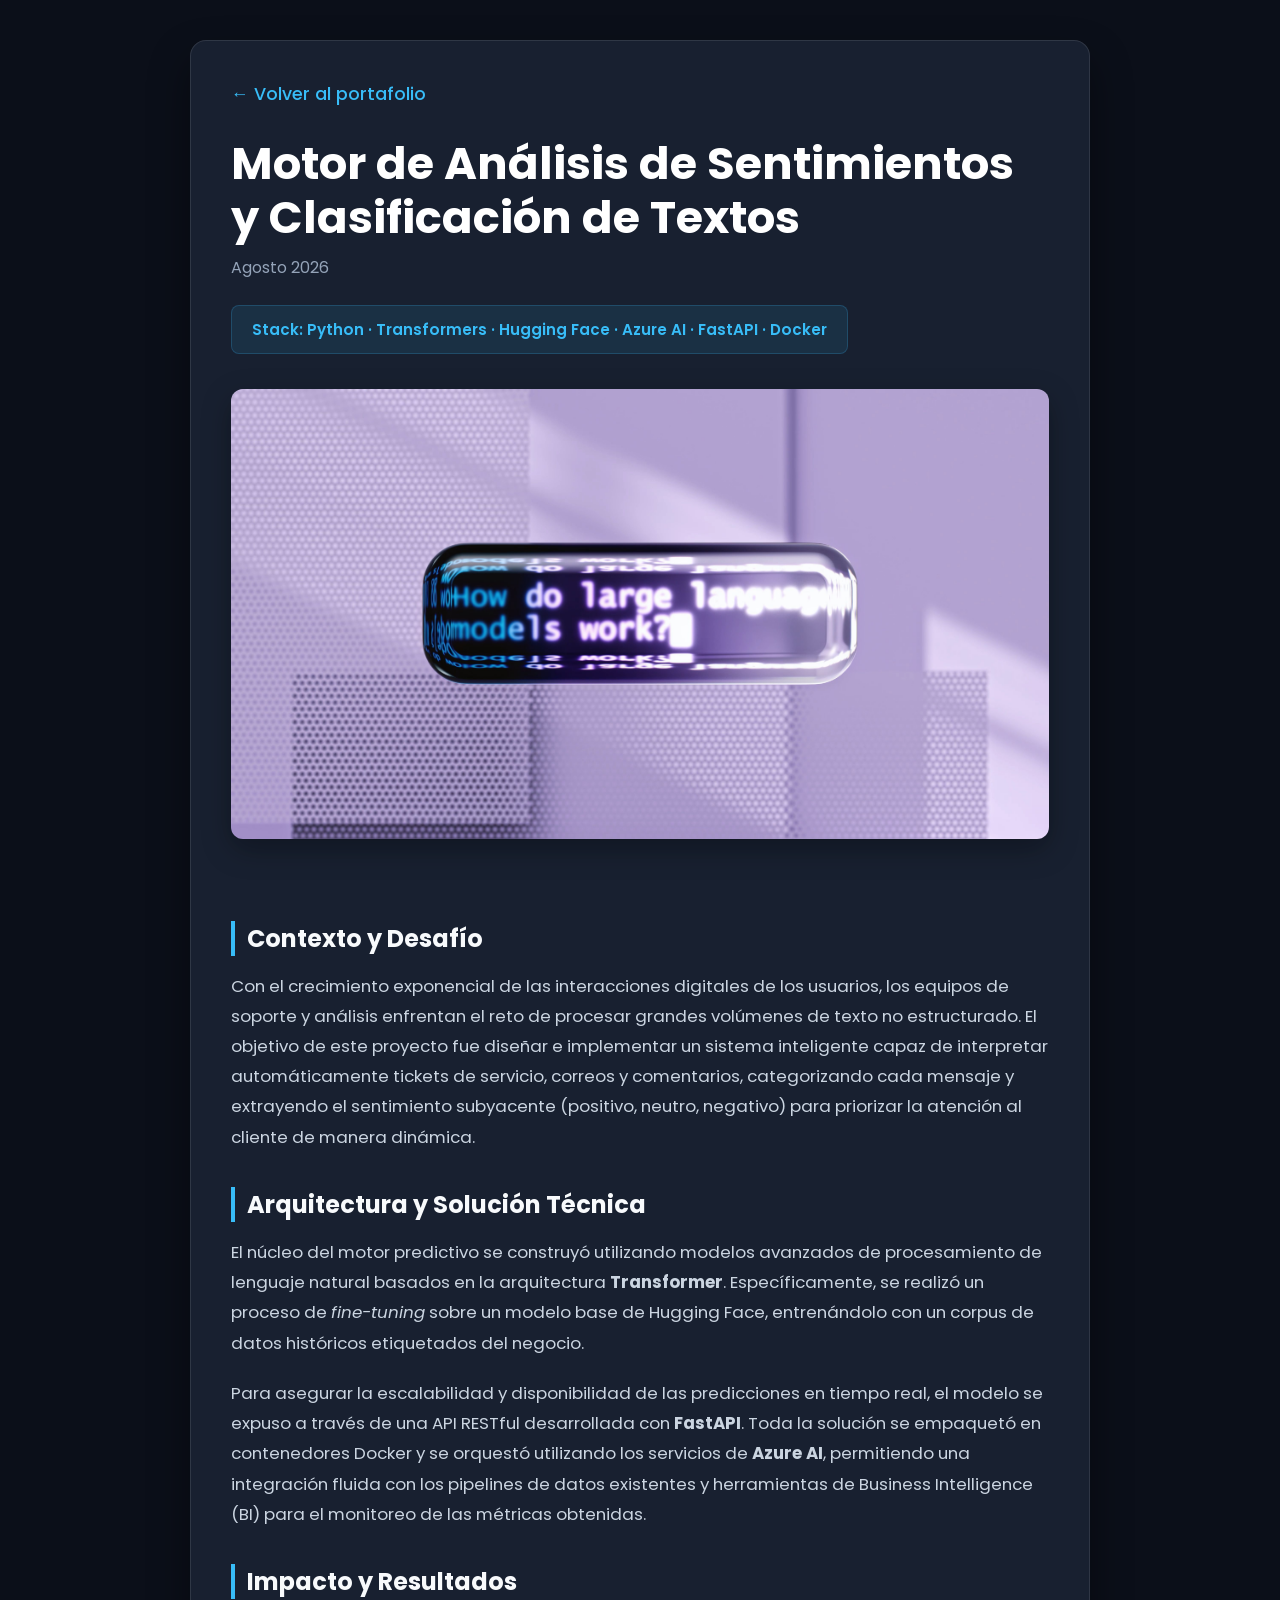
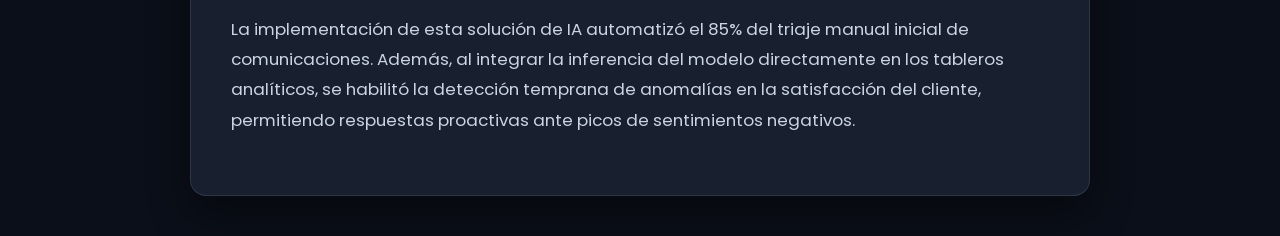
==== projectNLP.html @ 6b6bf7a3 "Se agregaron las pestañas individuales de los proyectos" ====
<!DOCTYPE html>
<html lang="es">
<head>
    <meta charset="UTF-8">
    <meta name="viewport" content="width=device-width, initial-scale=1.0">
    <title>Proyecto de PLN | L. Tamayo</title>
    
    <link rel="icon" href="icono.png?v=2" type="Static/dat_.png">
    
    <link rel="preconnect" href="https://fonts.googleapis.com">
    <link rel="preconnect" href="https://fonts.gstatic.com" crossorigin>
    <link href="https://fonts.googleapis.com/css2?family=Poppins:wght@300;400;500;600;700;800;900&display=swap" rel="stylesheet">
    <link rel="stylesheet" href="styles.css">
    
    <style>
        /* Estilos específicos para las páginas de detalle de proyectos */
        body {
            /* Mantiene la paleta oscura de la página principal */
            background-color: #0b0f19;
            color: #e2e8f0;
            display: flex;
            justify-content: center;
            padding: 40px 20px;
        }
        
        .project-detail-container {
            max-width: 900px;
            width: 100%;
            background: rgba(30, 41, 59, 0.7);
            border: 1px solid rgba(255, 255, 255, 0.1);
            border-radius: 16px;
            padding: 40px;
            backdrop-filter: blur(10px);
            box-shadow: 0 20px 40px rgba(0, 0, 0, 0.4);
        }

        .back-link {
            display: inline-block;
            color: #38bdf8;
            text-decoration: none;
            font-weight: 500;
            margin-bottom: 30px;
            font-size: 1.1rem;
            transition: color 0.3s ease;
        }

        .back-link:hover {
            color: #7dd3fc;
        }

        .project-title {
            font-size: 2.8rem;
            font-weight: 700;
            margin: 0 0 10px 0;
            color: #ffffff;
            line-height: 1.2;
        }

        .project-date {
            color: #94a3b8;
            font-size: 1rem;
            margin-bottom: 25px;
            font-weight: 400;
        }

        .project-stack {
            background: rgba(56, 189, 248, 0.1);
            border: 1px solid rgba(56, 189, 248, 0.2);
            color: #38bdf8;
            padding: 12px 20px;
            border-radius: 8px;
            font-size: 0.95rem;
            font-weight: 600;
            margin-bottom: 35px;
            display: inline-block;
        }

        .project-hero-img {
            width: 100%;
            height: auto;
            max-height: 450px;
            object-fit: cover;
            border-radius: 12px;
            margin-bottom: 40px;
            box-shadow: 0 10px 30px rgba(0,0,0,0.3);
        }

        .project-content h3 {
            font-size: 1.5rem;
            color: #f8fafc;
            margin-top: 35px;
            margin-bottom: 15px;
            border-left: 4px solid #38bdf8;
            padding-left: 12px;
        }

        .project-content p {
            line-height: 1.8;
            color: #cbd5e1;
            font-size: 1.05rem;
            margin-bottom: 20px;
        }

        /* Responsividad */
        @media (max-width: 768px) {
            .project-detail-container { padding: 25px; }
            .project-title { font-size: 2rem; }
            body { padding: 20px 10px; }
        }
    </style>
</head>
<body>

    <div class="project-detail-container">
        <!-- Botón para regresar al index -->
        <a href="index.html" class="back-link">← Volver al portafolio</a>
        
        <!-- Cabecera del Proyecto -->
        <h1 class="project-title">Motor de Análisis de Sentimientos y Clasificación de Textos</h1>
        <div class="project-date">Agosto 2026</div>
        
        <div class="project-stack">
            Stack: Python · Transformers · Hugging Face · Azure AI · FastAPI · Docker
        </div>
        
        <!-- Imagen representativa -->
        <img src="Static/images/nlp-bg.jpg" alt="Arquitectura del modelo NLP" class="project-hero-img" onerror="this.src='https://images.unsplash.com/photo-1555949963-aa79dcee981c?auto=format&fit=crop&q=80&w=1200';">
        
        <!-- Contenido detallado -->
        <div class="project-content">
            <h3>Contexto y Desafío</h3>
            <p>Con el crecimiento exponencial de las interacciones digitales de los usuarios, los equipos de soporte y análisis enfrentan el reto de procesar grandes volúmenes de texto no estructurado. El objetivo de este proyecto fue diseñar e implementar un sistema inteligente capaz de interpretar automáticamente tickets de servicio, correos y comentarios, categorizando cada mensaje y extrayendo el sentimiento subyacente (positivo, neutro, negativo) para priorizar la atención al cliente de manera dinámica.</p>
            
            <h3>Arquitectura y Solución Técnica</h3>
            <p>El núcleo del motor predictivo se construyó utilizando modelos avanzados de procesamiento de lenguaje natural basados en la arquitectura <strong>Transformer</strong>. Específicamente, se realizó un proceso de <em>fine-tuning</em> sobre un modelo base de Hugging Face, entrenándolo con un corpus de datos históricos etiquetados del negocio.</p>
            <p>Para asegurar la escalabilidad y disponibilidad de las predicciones en tiempo real, el modelo se expuso a través de una API RESTful desarrollada con <strong>FastAPI</strong>. Toda la solución se empaquetó en contenedores Docker y se orquestó utilizando los servicios de <strong>Azure AI</strong>, permitiendo una integración fluida con los pipelines de datos existentes y herramientas de Business Intelligence (BI) para el monitoreo de las métricas obtenidas.</p>
            
            <h3>Impacto y Resultados</h3>
            <p>La implementación de esta solución de IA automatizó el 85% del triaje manual inicial de comunicaciones. Además, al integrar la inferencia del modelo directamente en los tableros analíticos, se habilitó la detección temprana de anomalías en la satisfacción del cliente, permitiendo respuestas proactivas ante picos de sentimientos negativos.</p>
        </div>
    </div>

</body>
</html>
---- styles.css ----
@charset "utf-8";
/* CSS Document 

Portfolio Styles

*/

* {
	margin: 0;
	padding: 0;
	box-sizing: border-box;
}

/* CSS Variables */
:root {
	--slide-transition-duration: 0.3s;
}

body {
	font-family: 'Poppins', sans-serif;
	background: #000;
	overflow-x: hidden;
}

/* Header Styles */
header {
	position: fixed;
	top: 0;
	left: 0;
	width: 100%;
	z-index: 1000;
	background: rgba(0, 0, 0, 0);
	padding: 20px 20px 20px 50px;
	display: flex;
	justify-content: space-between;
	align-items: center;
	transition: all 0.3s ease;
}

.logo {
	font-size: 1.8rem;
	font-weight: 800;
	color: #fff;
	letter-spacing: 3px;
	text-transform: uppercase;
	transition: all 0.3s ease;
	user-select: none;
}

.brand-container {
    display: flex;
    flex-direction: column; /* Asegura que se apilen verticalmente */
}

.subtitle {
    color: white; /* Pone la letra en color blanco (también puedes usar #ffffff) */
    font-size: 1.1em; /* Aumenta el tamaño. Puedes probar con 1.2em o medidas como 16px */
    margin-top: 2px; /* Espaciado con el nombre principal */
}

/* UI Toggle Button - Always Visible */
.ui-toggle-btn {
	position: fixed;
	bottom: 60px;
	/* Just above Tooplate attribution */
	right: 30px;
	width: 36px;
	height: 36px;
	background: rgba(255, 255, 255, 0.1);
	backdrop-filter: blur(10px);
	border: 1.5px solid rgba(255, 255, 255, 0.2);
	border-radius: 50%;
	cursor: pointer;
	display: flex;
	justify-content: center;
	align-items: center;
	transition: all 0.3s ease;
	z-index: 10001;
	/* Higher than header */
	box-shadow: 0 2px 10px rgba(0, 0, 0, 0.3);
}

.ui-toggle-btn:hover {
	background: rgba(255, 255, 255, 0.2);
	border-color: rgba(255, 255, 255, 0.3);
	transform: scale(1.1);
}

.ui-toggle-btn svg {
	width: 18px;
	height: 18px;
	stroke: #fff;
	stroke-width: 2;
	fill: none;
	transition: all 0.3s ease;
}

.ui-toggle-btn.ui-hidden {
	animation: pulse 2s infinite;
}

.ui-toggle-btn.ui-hidden svg {
	opacity: 0.5;
}

@keyframes pulse {

	0%,
	100% {
		transform: scale(1);
		box-shadow: 0 2px 10px rgba(0, 0, 0, 0.3);
	}

	50% {
		transform: scale(1.05);
		box-shadow: 0 2px 15px rgba(255, 255, 255, 0.2);
	}
}

/* Animation for UI toggle */
.ui-element {
	transition: opacity 0.3s ease, transform 0.3s ease;
}

.ui-element.hidden {
	opacity: 0;
	transform: translateY(-10px);
	pointer-events: none;
}

nav {
	display: flex;
	gap: 40px;
	align-items: center;
}

nav a {
	color: #fff;
	text-decoration: none;
	font-size: 1rem;
	font-weight: 500;
	position: relative;
	cursor: pointer;
	transition: all 0.3s ease;
	letter-spacing: 0.5px;
	padding: 8px 16px;
	border-radius: 8px;
}

nav a::before {
	content: '';
	position: absolute;
	top: 0;
	left: 0;
	width: 100%;
	height: 100%;
	background: rgba(255, 255, 255, 0.1);
	border-radius: 8px;
	transform: scale(0);
	transition: transform 0.3s ease;
	z-index: -1;
}

nav a:hover {
	color: #fff;
}

nav a:hover::before {
	transform: scale(1);
}

nav a::after {
	display: none;
}

/* Fullscreen Button */
.fullscreen-btn {
	width: 42px;
	height: 42px;
	background: rgba(255, 255, 255, 0.08);
	backdrop-filter: blur(10px);
	border: 1.5px solid rgba(255, 255, 255, 0.2);
	border-radius: 10px;
	cursor: pointer;
	display: flex;
	justify-content: center;
	align-items: center;
	transition: all 0.3s ease;
	margin-left: 20px;
	position: relative;
	flex-shrink: 0;
}

.fullscreen-btn:hover {
	background: rgba(255, 255, 255, 0.15);
	border-color: rgba(255, 255, 255, 0.4);
	transform: scale(1.08);
}

.fullscreen-btn svg {
	width: 20px;
	height: 20px;
	stroke: #fff;
	stroke-width: 2;
	fill: none;
	transition: transform 0.3s ease;
}

.fullscreen-btn.active {
	background: rgba(255, 255, 255, 0.2);
	border-color: rgba(255, 255, 255, 0.5);
}

.fullscreen-btn.active svg {
	transform: scale(0.85);
}

/* Play/Pause Button */
.play-pause-btn {
	position: fixed;
	bottom: 30px;
	left: 30px;
	width: 50px;
	height: 50px;
	background: rgba(255, 255, 255, 0.1);
	backdrop-filter: blur(10px);
	border: 2px solid rgba(255, 255, 255, 0.2);
	border-radius: 50%;
	cursor: pointer;
	z-index: 100;
	display: flex;
	justify-content: center;
	align-items: center;
	transition: all 0.3s ease;
}

.play-pause-btn:hover {
	background: rgba(255, 255, 255, 0.2);
	border-color: rgba(255, 255, 255, 0.3);
	transform: scale(1.08);
}

.play-pause-btn svg {
	width: 20px;
	height: 20px;
	fill: #fff;
	transition: all 0.3s ease;
}

.play-pause-btn.paused svg {
	transform: translateX(2px);
}

/* Progress Bar */
.progress-bar-container {
	position: fixed;
	bottom: 75px;
	left: 100px;
	width: 150px;
	height: 3px;
	background: rgba(255, 255, 255, 0.15);
	border-radius: 3px;
	overflow: hidden;
	z-index: 100;
	transition: opacity 0.3s ease;
}

.progress-bar {
	height: 100%;
	width: 0%;
	background: linear-gradient(90deg, rgba(255, 255, 255, 0.6), rgba(255, 255, 255, 0.8));
	border-radius: 3px;
	transition: width 0.1s linear;
	box-shadow: 0 0 10px rgba(255, 255, 255, 0.3);
}

.progress-bar.active {
	animation: none;
}

/* Duration Controls */
.duration-controls {
	position: fixed;
	bottom: 30px;
	left: 100px;
	display: flex;
	align-items: center;
	gap: 12px;
	z-index: 100;
}

.duration-btn {
	width: 35px;
	height: 35px;
	background: rgba(255, 255, 255, 0.1);
	backdrop-filter: blur(10px);
	border: 2px solid rgba(255, 255, 255, 0.2);
	border-radius: 50%;
	cursor: pointer;
	display: flex;
	justify-content: center;
	align-items: center;
	transition: all 0.3s ease;
	color: #fff;
	font-size: 20px;
	font-weight: 600;
	line-height: 1;
	user-select: none;
}

.duration-btn:hover {
	background: rgba(255, 255, 255, 0.2);
	border-color: rgba(255, 255, 255, 0.3);
	transform: scale(1.08);
}

.duration-btn:active {
	transform: scale(0.95);
}

.duration-display {
	min-width: 45px;
	height: 35px;
	background: rgba(255, 255, 255, 0.08);
	backdrop-filter: blur(10px);
	border: 2px solid rgba(255, 255, 255, 0.15);
	border-radius: 18px;
	display: flex;
	justify-content: center;
	align-items: center;
	color: #fff;
	font-size: 16px;
	font-weight: 600;
	padding: 0 12px;
	font-family: 'Poppins', sans-serif;
	user-select: none;
}

.duration-display span {
	font-size: 14px;
	opacity: 0.7;
	margin-left: 2px;
}

/* UI Elements Fade */
.ui-element {
	transition: opacity 0.5s ease, visibility 0.5s ease;
}

.ui-element.hidden {
	opacity: 0 !important;
	visibility: hidden;
}

/* Override animation when hidden */
.image-info.ui-element.hidden {
	animation: none !important;
}

/* Mobile Menu Toggle */
.menu-toggle {
	display: none;
	flex-direction: column;
	gap: 6px;
	cursor: pointer;
}

.menu-toggle span {
	width: 30px;
	height: 3px;
	background: #fff;
	transition: all 0.3s ease;
}

.menu-toggle.active span:nth-child(1) {
	transform: rotate(45deg) translate(8px, 8px);
}

.menu-toggle.active span:nth-child(2) {
	opacity: 0;
}

.menu-toggle.active span:nth-child(3) {
	transform: rotate(-45deg) translate(8px, -8px);
}

/* Slider Wrapper */
.slider-wrapper {
	position: relative;
	width: 100vw;
	height: 100vh;
	perspective: 1000px;
}

.slider-container {
	position: relative;
	width: 100%;
	height: 100%;
	overflow: hidden;
}

.slide {
	position: absolute;
	top: 0;
	left: 0;
	width: 100%;
	height: 100%;
	opacity: 0;
	transition: opacity var(--slide-transition-duration) ease-in-out;
	transform-style: preserve-3d;
}

.slide.active {
	opacity: 1;
	z-index: 2;
}

.slide.prev {
	opacity: 0.5;
	z-index: 1;
}

/* Dynamic Layers */
.bg-layer {
	position: absolute;
	width: 100%;
	height: 100%;
	transition: transform 0.8s cubic-bezier(0.25, 0.46, 0.45, 0.94);
}

.background-layer {
	z-index: 1;
}

.background-layer img {
	width: 110%;
	height: 110%;
	object-fit: cover;
	position: absolute;
	top: -5%;
	left: -5%;
	filter: brightness(0.7);
}

/* Image Info at Bottom */
.image-info {
	position: absolute;
	bottom: 80px;
	left: 50%;
	transform: translateX(-50%);
	z-index: 10;
	text-align: center;
	color: white;
	width: 90%;
	max-width: 800px;
	background: rgba(0, 0, 0, 0.3);
	backdrop-filter: blur(5px);
	padding: 25px 40px;
	border-radius: 15px;
	opacity: 0;
	animation: fadeInUp 1s ease-out 0.3s forwards;
	border: 1px solid rgba(255, 255, 255, 0.1);
}

.slide.active .image-info {
	animation: fadeInUp 1s ease-out 0.3s forwards;
}

@keyframes fadeInUp {
	0% {
		opacity: 0;
		transform: translate(-50%, 20px);
	}

	100% {
		opacity: 1;
		transform: translate(-50%, 0);
	}
}

/* Decorative Shapes */
.bg-shape {
	position: fixed;
	background: rgba(255, 255, 255, 0.08);
	backdrop-filter: blur(4px);
	border-radius: 50%;
	transition: all 0.8s cubic-bezier(0.34, 1.56, 0.64, 1);
	cursor: pointer;
	z-index: 500;
	pointer-events: auto;
}

.bg-shape:hover {
	background: rgba(255, 255, 255, 0.12);
	transform: scale(1.1) !important;
}

.shape-1 {
	width: 200px;
	height: 200px;
	top: 15%;
	left: 10%;
}

.shape-2 {
	width: 150px;
	height: 150px;
	bottom: 25%;
	right: 15%;
	top: auto;
	left: auto;
}

/* Navigation Arrows */
.nav-arrow {
	position: absolute;
	top: 50%;
	transform: translateY(-50%);
	background: rgba(255, 255, 255, 0.15);
	backdrop-filter: blur(10px);
	border: 2px solid rgba(255, 255, 255, 0.2);
	color: white;
	width: 60px;
	height: 60px;
	border-radius: 50%;
	display: flex;
	justify-content: center;
	align-items: center;
	cursor: pointer;
	z-index: 100;
	transition: all 0.3s ease;
	font-size: 1.5rem;
}

.nav-arrow:hover {
	background: rgba(255, 255, 255, 0.3);
	transform: translateY(-50%) scale(1.1);
}

.nav-arrow.prev {
	left: 30px;
}

.nav-arrow.next {
	right: 30px;
}

/* Dots Navigation */
.dots-container {
	position: fixed;
	bottom: 50px;
	left: 50%;
	transform: translateX(-50%);
	display: flex;
	gap: 15px;
	z-index: 100;
}

.dot {
	width: 12px;
	height: 12px;
	border-radius: 50%;
	background: rgba(255, 255, 255, 0.4);
	cursor: pointer;
	transition: all 0.3s ease;
	position: relative;
}

.dot::after {
	content: '';
	position: absolute;
	top: 50%;
	left: 50%;
	transform: translate(-50%, -50%);
	width: 6px;
	height: 6px;
	border-radius: 50%;
	background: white;
	opacity: 0;
	transition: all 0.3s ease;
}

.dot.active {
	background: rgba(255, 255, 255, 0.9);
	transform: scale(1.4);
}

.dot.active::after {
	opacity: 1;
}

.dot:hover {
	background: rgba(255, 255, 255, 0.7);
}

/* Gradient Overlay */
.slide::before {
	content: '';
	position: absolute;
	top: 0;
	left: 0;
	width: 100%;
	height: 100%;
	background: linear-gradient(to bottom,
			rgba(0, 0, 0, 0.4) 0%,
			transparent 30%,
			transparent 60%,
			rgba(0, 0, 0, 0.6) 100%);
	z-index: 3;
	pointer-events: none;
}

/* Pop-up Overlay Sections */
.overlay {
	position: fixed;
	top: 0;
	left: 0;
	width: 100%;
	height: 100%;
	background: transparent;
	backdrop-filter: blur(15px);
	z-index: 2000;
	display: none;
	justify-content: center;
	align-items: center;
	opacity: 0;
	transition: opacity 0.4s ease;
}

.overlay.active {
	display: flex;
	animation: fadeIn 0.4s ease forwards;
}

@keyframes fadeIn {
	to {
		opacity: 1;
	}
}

.overlay-content {
	background: rgba(0, 0, 0, 0.5);
	backdrop-filter: blur(30px);
	padding: 60px;
	border-radius: 25px;
	max-width: 780px;
	width: 90%;
	max-height: 85vh;
	overflow-y: auto;
	position: relative;
	transform: scale(0.9);
	animation: scaleIn 0.4s cubic-bezier(0.34, 1.56, 0.64, 1) forwards;
	box-shadow: 0 25px 80px rgba(0, 0, 0, 0.6),
		0 0 0 1px rgba(255, 255, 255, 0.15);
	border: 1px solid rgba(255, 255, 255, 0.15);
}

.overlay-content::before {
	content: '';
	position: absolute;
	top: 0;
	left: 0;
	right: 0;
	height: 150px;
	background: linear-gradient(180deg, rgba(255, 255, 255, 0.05) 0%, transparent 100%);
	border-radius: 25px 25px 0 0;
	pointer-events: none;
}

.overlay-content::after {
	content: '';
	position: absolute;
	bottom: 0;
	left: 0;
	right: 0;
	height: 100px;
	background: linear-gradient(0deg, rgba(0, 0, 0, 0.5) 0%, transparent 100%);
	border-radius: 0 0 25px 25px;
	pointer-events: none;
	opacity: 0;
	transition: opacity 0.3s ease;
}

.overlay-content.has-scroll::after {
	opacity: 1;
}

@keyframes scaleIn {
	to {
		transform: scale(1);
	}
}

.overlay-content h2 {
	color: #fff;
	font-size: 2.8rem;
	margin-bottom: 35px;
	font-weight: 400;
	position: relative;
	padding-bottom: 20px;
	letter-spacing: -0.5px;
}

.overlay-content h2::after {
	content: '';
	position: absolute;
	bottom: 0;
	left: 0;
	width: 80px;
	height: 2px;
	background: linear-gradient(90deg, rgba(255, 255, 255, 0.6) 0%, transparent 100%);
	border-radius: 2px;
}

.overlay-content p,
.overlay-content label {
	color: #e8e8e8;
	font-size: 1.1rem;
	line-height: 1.9;
	margin-bottom: 22px;
	font-weight: 400;
}

.overlay-content p {
	position: relative;
	padding-left: 20px;
}

.overlay-content p::before {
	content: '';
	position: absolute;
	left: 0;
	top: 12px;
	width: 4px;
	height: 4px;
	background: rgba(255, 255, 255, 0.5);
	border-radius: 50%;
}

.overlay-content strong {
	color: #fff;
	font-weight: 700;
}

.overlay-content a {
	color: #fff;
	text-decoration: underline;
	text-decoration-color: rgba(255, 255, 255, 0.4);
	text-underline-offset: 3px;
	transition: all 0.3s ease;
}

.overlay-content a:hover {
	color: #fff;
	text-decoration-color: rgba(255, 255, 255, 0.9);
	text-shadow: 0 0 8px rgba(255, 255, 255, 0.3);
}

/* Custom Scrollbar */
.overlay-content::-webkit-scrollbar {
	width: 10px;
}

.overlay-content::-webkit-scrollbar-track {
	background: rgba(255, 255, 255, 0.02);
	border-radius: 10px;
	margin: 10px 0;
}

.overlay-content::-webkit-scrollbar-thumb {
	background: linear-gradient(180deg, rgba(255, 255, 255, 0.2) 0%, rgba(255, 255, 255, 0.1) 100%);
	border-radius: 10px;
	border: 2px solid transparent;
	background-clip: padding-box;
	transition: all 0.3s ease;
}

.overlay-content::-webkit-scrollbar-thumb:hover {
	background: linear-gradient(180deg, rgba(255, 255, 255, 0.35) 0%, rgba(255, 255, 255, 0.25) 100%);
	background-clip: padding-box;
}

/* Firefox Custom Scrollbar */
.overlay-content {
	scrollbar-width: thin;
	scrollbar-color: rgba(255, 255, 255, 0.2) rgba(255, 255, 255, 0.02);
}

.close-btn {
	position: absolute;
	top: 25px;
	right: 25px;
	background: rgba(255, 255, 255, 0.12);
	backdrop-filter: blur(10px);
	border: 1px solid rgba(255, 255, 255, 0.2);
	color: #fff;
	width: 45px;
	height: 45px;
	border-radius: 50%;
	cursor: pointer;
	font-size: 1.5rem;
	transition: all 0.3s ease;
	display: flex;
	justify-content: center;
	align-items: center;
	z-index: 10;
}

.close-btn:hover {
	background: rgba(255, 255, 255, 0.2);
	transform: rotate(90deg) scale(1.1);
	border-color: rgba(255, 255, 255, 0.3);
}

/* Testimonial Cards */
.testimonial-card {
	background: linear-gradient(135deg, rgba(255, 255, 255, 0.12) 0%, rgba(255, 255, 255, 0.06) 100%);
	padding: 35px;
	border-radius: 18px;
	margin-bottom: 30px;
	border-left: 4px solid rgba(255, 255, 255, 0.6);
	position: relative;
	overflow: hidden;
	transition: all 0.4s ease;
	box-shadow: 0 8px 32px rgba(0, 0, 0, 0.3);
}

.testimonial-card::before {
	content: '"';
	position: absolute;
	top: -10px;
	left: 20px;
	font-size: 120px;
	color: rgba(255, 255, 255, 0.05);
	font-family: Georgia, serif;
	line-height: 1;
	pointer-events: none;
}

.testimonial-card:hover {
	transform: translateY(-5px);
	background: linear-gradient(135deg, rgba(255, 255, 255, 0.18) 0%, rgba(255, 255, 255, 0.1) 100%);
	box-shadow: 0 12px 48px rgba(0, 0, 0, 0.4);
	border-left-color: #fff;
}

.testimonial-card p {
	font-style: italic;
	margin-bottom: 18px;
	color: #f0f0f0;
	position: relative;
	z-index: 1;
	font-size: 1.05rem;
	font-weight: 400;
}

.testimonial-card p::before {
	display: none;
}

.testimonial-card .author {
	color: rgba(255, 255, 255, 0.85);
	font-size: 0.95rem;
	font-style: normal;
	margin: 0;
	font-weight: 600;
	letter-spacing: 0.5px;
}

.testimonial-card .author::before {
	content: '— ';

	color: rgba(255, 255, 255, 0.6);
}

/* Contact Form */
.contact-form {
	margin-top: 30px;
}

.contact-form label {
	display: block;
	color: rgba(255, 255, 255, 0.9);
	font-size: 0.95rem;
	font-weight: 600;
	margin-bottom: 10px;
	letter-spacing: 0.5px;
	text-transform: uppercase;
	font-size: 0.85rem;
}

.contact-form label::before {
	display: none;
}

.contact-form input,
.contact-form textarea {
	width: 100%;
	padding: 16px 20px;
	margin-bottom: 25px;
	background: rgba(255, 255, 255, 0.08);
	border: 2px solid rgba(255, 255, 255, 0.15);
	border-radius: 12px;
	color: #fff;
	font-size: 1rem;
	font-family: 'Poppins', sans-serif;
	transition: all 0.3s ease;
}

.contact-form input:focus,
.contact-form textarea:focus {
	outline: none;
	border-color: rgba(255, 255, 255, 0.5);
	background: rgba(255, 255, 255, 0.12);
	transform: translateY(-2px);
	box-shadow: 0 8px 24px rgba(0, 0, 0, 0.3);
}

.contact-form input::placeholder,
.contact-form textarea::placeholder {
	color: rgba(255, 255, 255, 0.4);
}

.contact-form textarea {
	min-height: 160px;
	resize: vertical;
}

.submit-btn {
	background: linear-gradient(135deg, #fff 0%, #f0f0f0 100%);
	color: #000;
	border: none;
	padding: 16px 45px;
	border-radius: 12px;
	font-size: 1.05rem;
	font-weight: 600;
	cursor: pointer;
	transition: all 0.3s ease;
	text-transform: uppercase;
	letter-spacing: 1.5px;
	box-shadow: 0 8px 24px rgba(255, 255, 255, 0.15);
}

.submit-btn:hover {
	background: linear-gradient(135deg, #f0f0f0 0%, #e0e0e0 100%);
	transform: translateY(-3px);
	box-shadow: 0 12px 32px rgba(255, 255, 255, 0.25);
}

.submit-btn:active {
	transform: translateY(-1px);
}

/* Scroll Indicator */
.scroll-indicator {
	position: absolute;
	bottom: 20px;
	left: 50%;
	transform: translateX(-50%);
	color: rgba(255, 255, 255, 0.6);
	font-size: 0.85rem;
	font-weight: 500;
	letter-spacing: 1px;
	display: flex;
	align-items: center;
	gap: 8px;
	opacity: 0;
	transition: opacity 0.3s ease;
	pointer-events: none;
}

.scroll-indicator.show {
	opacity: 1;
}

.scroll-indicator::after {
	content: '↓';
	animation: scrollBounce 2s ease-in-out infinite;
}

/* Overlay Images */
.overlay-image {
	width: 100%;
	max-width: 800px;
	height: auto;
	border-radius: 12px;
	margin: 30px auto 20px;
	display: block;
	opacity: 0.9;
	transition: opacity 0.3s ease;
}

.overlay-image:hover {
	opacity: 1;
}

.map-image {
	margin-top: 20px;
}

/* Contact Address */
.contact-address {
	margin-top: 40px;
	padding: 25px;
	background: rgba(255, 255, 255, 0.05);
	border-radius: 12px;
	border: 1px solid rgba(255, 255, 255, 0.1);
}

.contact-address h3 {
	color: #fff;
	font-size: 1.4rem;
	font-weight: 500;
	margin-bottom: 15px;
	letter-spacing: 0.5px;
}

.contact-address p {
	color: #e8e8e8;
	line-height: 1.8;
}

.contact-address a {
	color: #fff;
	text-decoration: none;
	transition: opacity 0.3s ease;
}

.contact-address a:hover {
	opacity: 0.7;
}

/* Map Container */
.map-container {
	width: 100%;
	max-width: 800px;
	margin: 30px auto 20px;
}

.overlay-map {
	transition: opacity 0.3s ease;
}

.overlay-map:hover {
	opacity: 1 !important;
}


@keyframes scrollBounce {

	0%,
	100% {
		transform: translateY(0);
	}

	50% {
		transform: translateY(5px);
	}
}

/* Footer */
footer {
	position: fixed;
	bottom: 0;
	right: 0;
	padding: 15px 30px;
	z-index: 50;
	text-align: right;
}

footer p {
	color: rgba(255, 255, 255, 0.6);
	font-size: 0.9rem;
}

footer a {
	color: rgba(255, 255, 255, 0.8);
	text-decoration: none;
	transition: color 0.3s ease;
	margin: 0 3px;
}

footer a:hover {
	color: #fff;
}

/* Responsive Design */
@media (max-width: 968px) {
	header {
		padding: 20px 30px;
	}

	.logo {
		font-size: 1.5rem;
	}

	nav {
		gap: 25px;
	}

	nav a {
		font-size: 0.95rem;
	}

	.image-info h2 {
		font-size: 1.6rem;
	}

	.image-info p {
		font-size: 1rem;
	}

	.overlay-content {
		padding: 40px 30px;
	}

	.overlay-content h2 {
		font-size: 2.2rem;
	}

	.testimonial-card {
		padding: 28px;
	}

	.contact-form input,
	.contact-form textarea {
		padding: 14px 18px;
	}
}

/* Estilos para las tarjetas de proyectos y el botón "Ampliar" */
.testimonial-card {
    position: relative;
    padding-bottom: 60px; /* Asegura que el texto no se superponga con el botón */
}

.ampliar-btn {
    position: absolute;
    bottom: 20px;
    left: 20px;
    background-color: rgba(56, 189, 248, 0.15); /* Tono azul alineado al stack Azure/Data */
    color: #38bdf8;
    border: 1px solid rgba(56, 189, 248, 0.3);
    padding: 8px 16px;
    border-radius: 6px;
    text-decoration: none;
    font-size: 0.9rem;
    font-weight: 600;
    transition: all 0.3s ease;
    backdrop-filter: blur(5px);
}

.ampliar-btn:hover {
    background-color: #38bdf8;
    color: #0b0f19;
    box-shadow: 0 4px 12px rgba(56, 189, 248, 0.4);
}

@media (max-width: 768px) {
	header {
		padding: 15px 20px;
	}

	.logo {
		font-size: 1.3rem;
	}

	nav {
		position: fixed;
		top: 70px;
		left: 0;
		width: 100%;
		background: rgba(0, 0, 0, 0.5);
		flex-direction: column;
		gap: 0;
		padding: 20px 0;
		transform: translateY(-100%);
		opacity: 0;
		transition: all 0.3s ease;
		pointer-events: none;
	}

	nav.active {
		transform: translateY(0);
		opacity: 1;
		pointer-events: all;
	}

	nav a {
		padding: 18px 30px;
		width: 100%;
		text-align: center;
		font-size: 1.1rem;
		border-radius: 0;
		transition: all 0.3s ease;
	}

	nav a:hover,
	nav a:active {
		background: rgba(255, 255, 255, 0.08);
	}

	nav a::before {
		border-radius: 0;
	}

	.fullscreen-btn {
		width: 42px;
		height: 42px;
		margin: 15px auto 10px;
		border-radius: 10px;
	}

	.fullscreen-btn::before {
		display: none;
	}

	.fullscreen-btn svg {
		width: 20px;
		height: 20px;
	}

	.menu-toggle {
		display: flex;
	}

	.image-info {
		bottom: 70px;
		padding: 20px 25px;
	}

	.image-info h2 {
		font-size: 1.4rem;
		margin-bottom: 8px;
	}

	.image-info p {
		font-size: 0.95rem;
	}

	.nav-arrow {
		width: 50px;
		height: 50px;
		font-size: 1.2rem;
	}

	.nav-arrow.prev {
		left: 15px;
	}

	.nav-arrow.next {
		right: 15px;
	}

	.bg-shape {
		width: 120px;
		height: 120px;
	}

	.shape-2 {
		width: 90px;
		height: 90px;
	}

	.ui-toggle-btn {
		bottom: 55px;
		right: 20px;
		width: 32px;
		height: 32px;
	}

	.ui-toggle-btn svg {
		width: 16px;
		height: 16px;
	}

	.play-pause-btn {
		bottom: 20px;
		left: 20px;
		width: 45px;
		height: 45px;
	}

	.play-pause-btn svg {
		width: 18px;
		height: 18px;
	}

	.progress-ring {
		width: 51px;
		height: 51px;
	}

	.duration-controls {
		bottom: 20px;
		left: 80px;
		gap: 8px;
	}

	.duration-btn {
		width: 32px;
		height: 32px;
		font-size: 18px;
	}

	.duration-display {
		min-width: 40px;
		height: 32px;
		font-size: 14px;
		padding: 0 10px;
	}

	.overlay-content {
		padding: 40px 25px;
		width: 95%;
		border-radius: 20px;
	}

	.overlay-content h2 {
		font-size: 2rem;
		margin-bottom: 25px;
	}

	.overlay-content p {
		font-size: 1rem;
	}

	.testimonial-card {
		padding: 25px;
		margin-bottom: 25px;
	}

	.testimonial-card::before {
		font-size: 80px;
	}

	.contact-form input,
	.contact-form textarea {
		padding: 14px 16px;
		margin-bottom: 20px;
	}

	.submit-btn {
		padding: 14px 35px;
		font-size: 1rem;
	}

	footer {
		padding: 10px 15px;
	}

	footer p {
		font-size: 0.75rem;
		line-height: 1.5;
	}
}

@media (max-width: 480px) {
	.logo {
		font-size: 1.1rem;
		letter-spacing: 1px;
	}

	.image-info {
		bottom: 60px;
		padding: 15px 20px;
	}

	.image-info h2 {
		font-size: 1.2rem;
	}

	.image-info p {
		font-size: 0.85rem;
	}

	.dots-container {
		bottom: 40px;
		gap: 12px;
	}

	.overlay-image {
		margin: 20px auto 15px;
		border-radius: 8px;
	}

	.contact-address {
		margin-top: 30px;
		padding: 20px;
	}

	.contact-address h3 {
		font-size: 1.2rem;
	}

	.map-container {
		margin: 20px auto 15px;
	}

	.overlay-map {
		height: 250px;
	}

	.dot {
		width: 10px;
		height: 10px;
	}

	.overlay-content {
		padding: 30px 20px;
	}

	.overlay-content h2 {
		font-size: 1.6rem;
		margin-bottom: 20px;
	}

	.overlay-content p {
		font-size: 0.95rem;
		padding-left: 15px;
	}

	.testimonial-card {
		padding: 20px;
		margin-bottom: 20px;
	}

	.testimonial-card::before {
		font-size: 60px;
		left: 10px;
	}

	.contact-form label {
		font-size: 0.8rem;
	}

	.contact-form input,
	.contact-form textarea {
		padding: 12px 15px;
		font-size: 0.95rem;
	}

	.submit-btn {
		padding: 13px 30px;
		font-size: 0.95rem;
	}
}
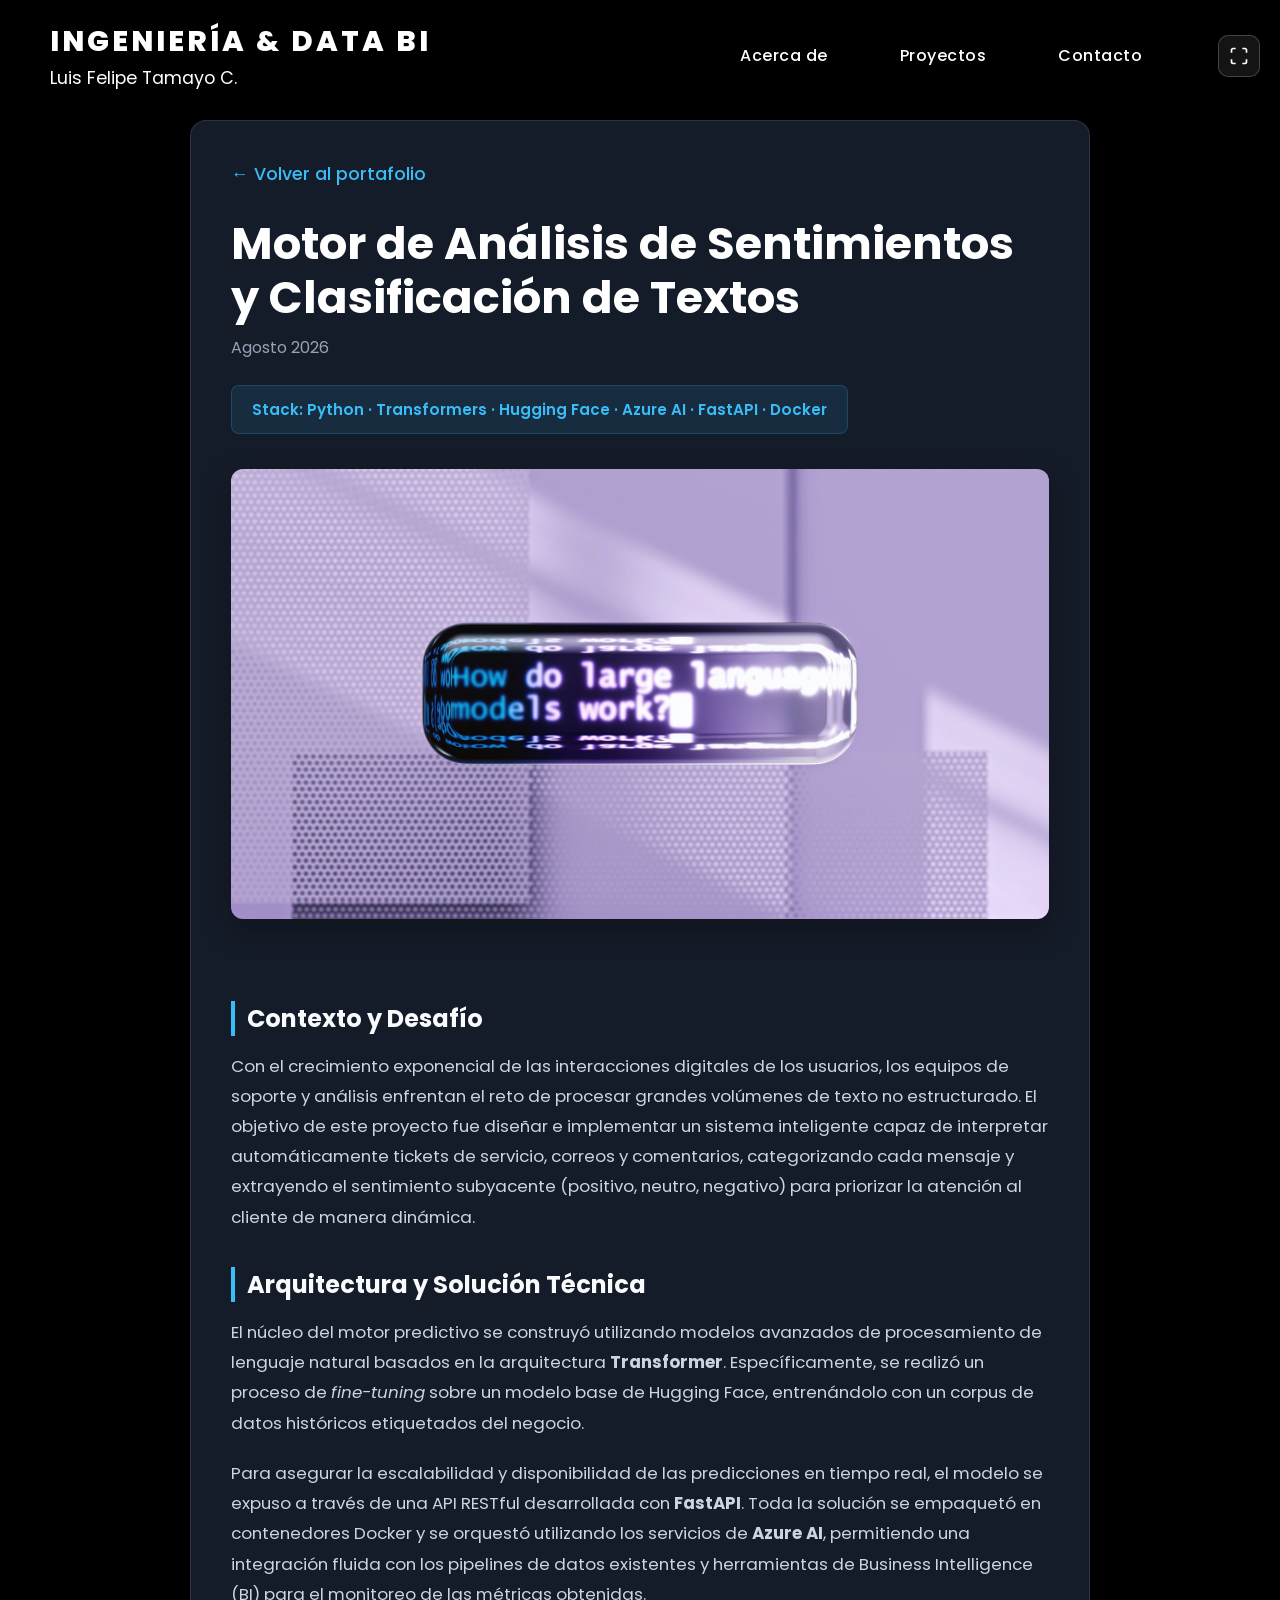
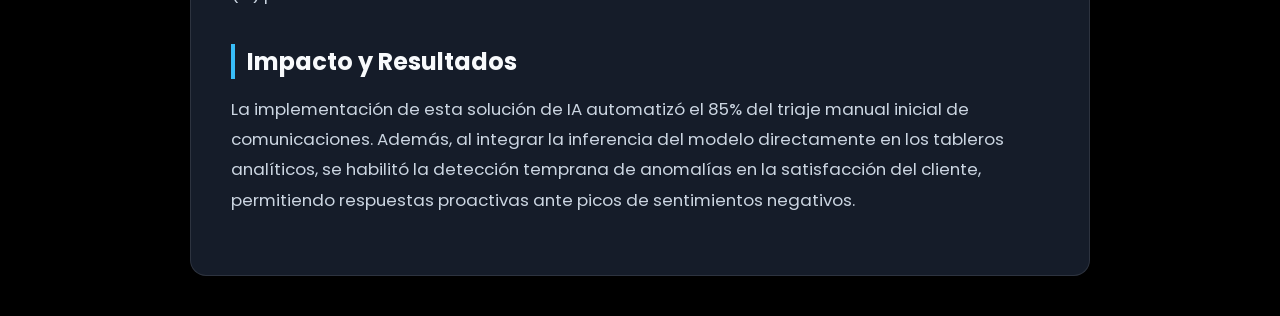
==== commit 4f267475: "Headers en paginas y secciones de los proyectos" ====
--- a/projectNLP.html
+++ b/projectNLP.html
@@ -15,12 +15,14 @@
     <style>
         /* Estilos específicos para las páginas de detalle de proyectos */
         body {
-            /* Mantiene la paleta oscura de la página principal */
-            background-color: #0b0f19;
+            /* Mantiene la paleta oscura alineada a la página principal */
+            background-color: #000;
             color: #e2e8f0;
             display: flex;
             justify-content: center;
-            padding: 40px 20px;
+            align-items: flex-start; /* Evita que el contenedor se centre verticalmente si es muy corto */
+            padding: 120px 20px 40px; /* Padding top aumentado a 120px para dejar espacio al header fijo */
+            min-height: 100vh;
         }
         
         .project-detail-container {
@@ -105,11 +107,36 @@
         @media (max-width: 768px) {
             .project-detail-container { padding: 25px; }
             .project-title { font-size: 2rem; }
-            body { padding: 20px 10px; }
+            body { padding: 100px 10px 20px; }
         }
     </style>
 </head>
 <body>
+
+    <!-- Header integrado del sitio principal -->
+    <header class="ui-element" style="background: rgba(0,0,0,0.8); backdrop-filter: blur(10px);">
+        <div class="brand-container">
+            <div class="logo">Ingeniería & Data BI</div>
+            <div class="subtitle">Luis Felipe Tamayo C.</div>
+        </div>
+        
+        <nav id="mainNav">
+            <!-- Enlaces dirigidos de vuelta a index.html donde están los overlays -->
+            <a href="index.html">Acerca de</a>
+            <a href="index.html">Proyectos</a>
+            <a href="index.html">Contacto</a>
+            <button class="fullscreen-btn" id="fullscreenBtn" aria-label="Toggle Fullscreen">
+                <svg viewBox="0 0 24 24">
+                    <path d="M8 3H5a2 2 0 0 0-2 2v3m18 0V5a2 2 0 0 0-2-2h-3m0 18h3a2 2 0 0 0 2-2v-3M3 16v3a2 2 0 0 0 2 2h3"/>
+                </svg>
+            </button>
+        </nav>
+        <div class="menu-toggle" id="menuToggle">
+            <span></span>
+            <span></span>
+            <span></span>
+        </div>
+    </header>
 
     <div class="project-detail-container">
         <!-- Botón para regresar al index -->
@@ -139,6 +166,8 @@
             <p>La implementación de esta solución de IA automatizó el 85% del triaje manual inicial de comunicaciones. Además, al integrar la inferencia del modelo directamente en los tableros analíticos, se habilitó la detección temprana de anomalías en la satisfacción del cliente, permitiendo respuestas proactivas ante picos de sentimientos negativos.</p>
         </div>
     </div>
-
+    
+    <!-- Enlace a tu script si requieres funcionalidad en el menú móvil de esta vista -->
+    <script src="scripts.js"></script>
 </body>
 </html>
--- a/styles.css
+++ b/styles.css
@@ -1137,12 +1137,12 @@
 .ampliar-btn {
     position: absolute;
     bottom: 20px;
-    left: 20px;
+    right: 20px;
     background-color: rgba(56, 189, 248, 0.15); /* Tono azul alineado al stack Azure/Data */
     color: #38bdf8;
     border: 1px solid rgba(56, 189, 248, 0.3);
     padding: 8px 16px;
-    border-radius: 6px;
+    border-radius: 14px;
     text-decoration: none;
     font-size: 0.9rem;
     font-weight: 600;
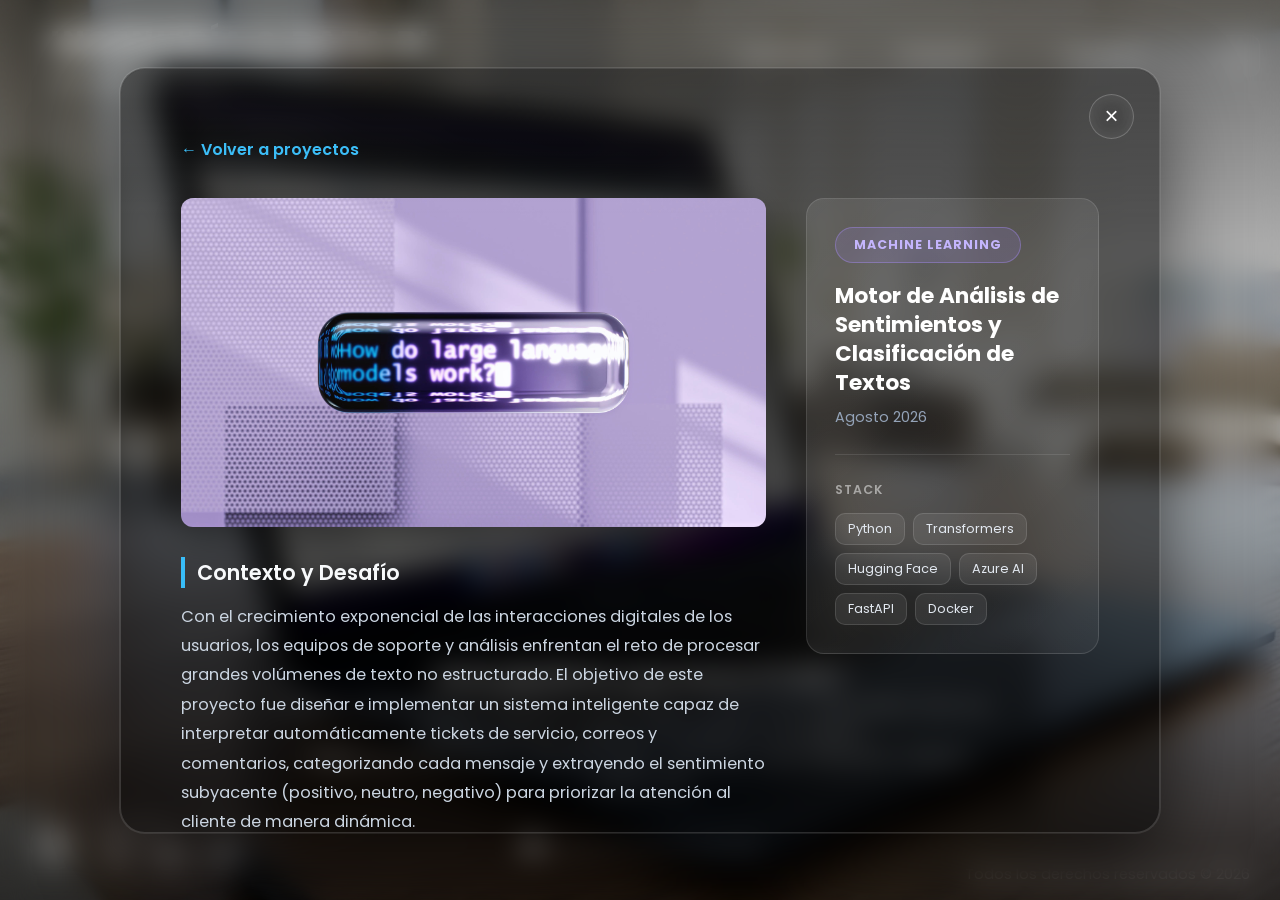
==== commit fedb7b73: "se integran los proyectos dentro del mismo html index" ====
--- a/projectNLP.html
+++ b/projectNLP.html
@@ -2,172 +2,20 @@
 <html lang="es">
 <head>
     <meta charset="UTF-8">
-    <meta name="viewport" content="width=device-width, initial-scale=1.0">
-    <title>Proyecto de PLN | L. Tamayo</title>
-    
-    <link rel="icon" href="icono.png?v=2" type="Static/dat_.png">
-    
-    <link rel="preconnect" href="https://fonts.googleapis.com">
-    <link rel="preconnect" href="https://fonts.gstatic.com" crossorigin>
-    <link href="https://fonts.googleapis.com/css2?family=Poppins:wght@300;400;500;600;700;800;900&display=swap" rel="stylesheet">
-    <link rel="stylesheet" href="styles.css">
-    
-    <style>
-        /* Estilos específicos para las páginas de detalle de proyectos */
-        body {
-            /* Mantiene la paleta oscura alineada a la página principal */
-            background-color: #000;
-            color: #e2e8f0;
-            display: flex;
-            justify-content: center;
-            align-items: flex-start; /* Evita que el contenedor se centre verticalmente si es muy corto */
-            padding: 120px 20px 40px; /* Padding top aumentado a 120px para dejar espacio al header fijo */
-            min-height: 100vh;
-        }
-        
-        .project-detail-container {
-            max-width: 900px;
-            width: 100%;
-            background: rgba(30, 41, 59, 0.7);
-            border: 1px solid rgba(255, 255, 255, 0.1);
-            border-radius: 16px;
-            padding: 40px;
-            backdrop-filter: blur(10px);
-            box-shadow: 0 20px 40px rgba(0, 0, 0, 0.4);
-        }
-
-        .back-link {
-            display: inline-block;
-            color: #38bdf8;
-            text-decoration: none;
-            font-weight: 500;
-            margin-bottom: 30px;
-            font-size: 1.1rem;
-            transition: color 0.3s ease;
-        }
-
-        .back-link:hover {
-            color: #7dd3fc;
-        }
-
-        .project-title {
-            font-size: 2.8rem;
-            font-weight: 700;
-            margin: 0 0 10px 0;
-            color: #ffffff;
-            line-height: 1.2;
-        }
-
-        .project-date {
-            color: #94a3b8;
-            font-size: 1rem;
-            margin-bottom: 25px;
-            font-weight: 400;
-        }
-
-        .project-stack {
-            background: rgba(56, 189, 248, 0.1);
-            border: 1px solid rgba(56, 189, 248, 0.2);
-            color: #38bdf8;
-            padding: 12px 20px;
-            border-radius: 8px;
-            font-size: 0.95rem;
-            font-weight: 600;
-            margin-bottom: 35px;
-            display: inline-block;
-        }
-
-        .project-hero-img {
-            width: 100%;
-            height: auto;
-            max-height: 450px;
-            object-fit: cover;
-            border-radius: 12px;
-            margin-bottom: 40px;
-            box-shadow: 0 10px 30px rgba(0,0,0,0.3);
-        }
-
-        .project-content h3 {
-            font-size: 1.5rem;
-            color: #f8fafc;
-            margin-top: 35px;
-            margin-bottom: 15px;
-            border-left: 4px solid #38bdf8;
-            padding-left: 12px;
-        }
-
-        .project-content p {
-            line-height: 1.8;
-            color: #cbd5e1;
-            font-size: 1.05rem;
-            margin-bottom: 20px;
-        }
-
-        /* Responsividad */
-        @media (max-width: 768px) {
-            .project-detail-container { padding: 25px; }
-            .project-title { font-size: 2rem; }
-            body { padding: 100px 10px 20px; }
-        }
-    </style>
+    <title>Redirigiendo... | L. Tamayo</title>
+    <meta http-equiv="refresh" content="0; url=index.html?project=nlp">
+    <script>
+        // Redirección inmediata a la página integrada. El detalle del proyecto
+        // ahora vive dentro de index.html (overlay de Proyectos), para que
+        // Acerca de / Proyectos / Contacto sigan disponibles sin recargas
+        // ni tiempos de espera.
+        window.location.replace("index.html?project=nlp");
+    </script>
 </head>
-<body>
-
-    <!-- Header integrado del sitio principal -->
-    <header class="ui-element" style="background: rgba(0,0,0,0.8); backdrop-filter: blur(10px);">
-        <div class="brand-container">
-            <div class="logo">Ingeniería & Data BI</div>
-            <div class="subtitle">Luis Felipe Tamayo C.</div>
-        </div>
-        
-        <nav id="mainNav">
-            <!-- Enlaces dirigidos de vuelta a index.html donde están los overlays -->
-            <a href="index.html">Acerca de</a>
-            <a href="index.html">Proyectos</a>
-            <a href="index.html">Contacto</a>
-            <button class="fullscreen-btn" id="fullscreenBtn" aria-label="Toggle Fullscreen">
-                <svg viewBox="0 0 24 24">
-                    <path d="M8 3H5a2 2 0 0 0-2 2v3m18 0V5a2 2 0 0 0-2-2h-3m0 18h3a2 2 0 0 0 2-2v-3M3 16v3a2 2 0 0 0 2 2h3"/>
-                </svg>
-            </button>
-        </nav>
-        <div class="menu-toggle" id="menuToggle">
-            <span></span>
-            <span></span>
-            <span></span>
-        </div>
-    </header>
-
-    <div class="project-detail-container">
-        <!-- Botón para regresar al index -->
-        <a href="index.html" class="back-link">← Volver al portafolio</a>
-        
-        <!-- Cabecera del Proyecto -->
-        <h1 class="project-title">Motor de Análisis de Sentimientos y Clasificación de Textos</h1>
-        <div class="project-date">Agosto 2026</div>
-        
-        <div class="project-stack">
-            Stack: Python · Transformers · Hugging Face · Azure AI · FastAPI · Docker
-        </div>
-        
-        <!-- Imagen representativa -->
-        <img src="Static/images/nlp-bg.jpg" alt="Arquitectura del modelo NLP" class="project-hero-img" onerror="this.src='https://images.unsplash.com/photo-1555949963-aa79dcee981c?auto=format&fit=crop&q=80&w=1200';">
-        
-        <!-- Contenido detallado -->
-        <div class="project-content">
-            <h3>Contexto y Desafío</h3>
-            <p>Con el crecimiento exponencial de las interacciones digitales de los usuarios, los equipos de soporte y análisis enfrentan el reto de procesar grandes volúmenes de texto no estructurado. El objetivo de este proyecto fue diseñar e implementar un sistema inteligente capaz de interpretar automáticamente tickets de servicio, correos y comentarios, categorizando cada mensaje y extrayendo el sentimiento subyacente (positivo, neutro, negativo) para priorizar la atención al cliente de manera dinámica.</p>
-            
-            <h3>Arquitectura y Solución Técnica</h3>
-            <p>El núcleo del motor predictivo se construyó utilizando modelos avanzados de procesamiento de lenguaje natural basados en la arquitectura <strong>Transformer</strong>. Específicamente, se realizó un proceso de <em>fine-tuning</em> sobre un modelo base de Hugging Face, entrenándolo con un corpus de datos históricos etiquetados del negocio.</p>
-            <p>Para asegurar la escalabilidad y disponibilidad de las predicciones en tiempo real, el modelo se expuso a través de una API RESTful desarrollada con <strong>FastAPI</strong>. Toda la solución se empaquetó en contenedores Docker y se orquestó utilizando los servicios de <strong>Azure AI</strong>, permitiendo una integración fluida con los pipelines de datos existentes y herramientas de Business Intelligence (BI) para el monitoreo de las métricas obtenidas.</p>
-            
-            <h3>Impacto y Resultados</h3>
-            <p>La implementación de esta solución de IA automatizó el 85% del triaje manual inicial de comunicaciones. Además, al integrar la inferencia del modelo directamente en los tableros analíticos, se habilitó la detección temprana de anomalías en la satisfacción del cliente, permitiendo respuestas proactivas ante picos de sentimientos negativos.</p>
-        </div>
-    </div>
-    
-    <!-- Enlace a tu script si requieres funcionalidad en el menú móvil de esta vista -->
-    <script src="scripts.js"></script>
+<body style="background:#000;color:#e2e8f0;font-family:sans-serif;display:flex;align-items:center;justify-content:center;height:100vh;margin:0;">
+    <noscript>
+        <p>Este proyecto ahora está disponible en <a href="index.html?project=nlp" style="color:#38bdf8;">el portafolio principal</a>.</p>
+    </noscript>
+    <p>Redirigiendo al portafolio...</p>
 </body>
-</html>+</html>
